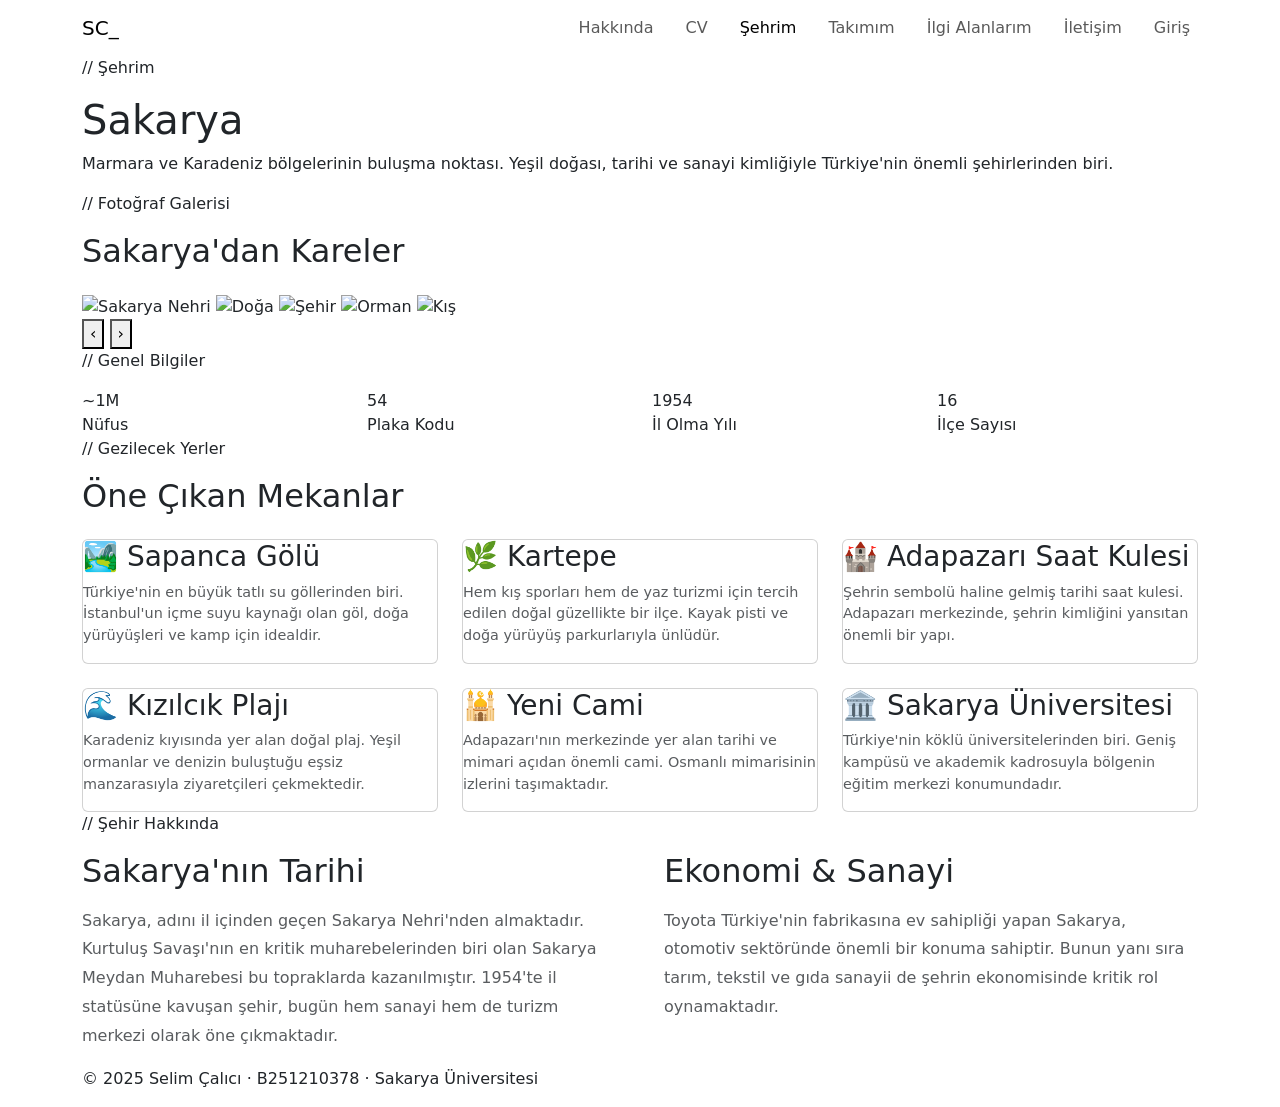
==== sehrim.html @ 625f71e4 "Add files via upload şehir fotoları öylesine seçildi değiştirilmeli" ====
<!DOCTYPE html>
<html lang="tr">
<head>
<meta charset="UTF-8">
<meta name="viewport" content="width=device-width, initial-scale=1.0">
<title>Selim Çalıcı — Şehrim: Sakarya</title>
<link href="https://cdn.jsdelivr.net/npm/bootstrap@5.3.0/dist/css/bootstrap.min.css" rel="stylesheet">
<link rel="stylesheet" href="css/style.css">
</head>
<body>

<nav class="navbar navbar-expand-lg">
<div class="container">
<a class="navbar-brand" href="index.html">SC_</a>
<button class="navbar-toggler" type="button" data-bs-toggle="collapse" data-bs-target="#nav">
<span class="navbar-toggler-icon"></span>
</button>
<div class="collapse navbar-collapse" id="nav">
<ul class="navbar-nav ms-auto gap-3">
<li class="nav-item"><a class="nav-link" href="index.html">Hakkında</a></li>
<li class="nav-item"><a class="nav-link" href="cv.html">CV</a></li>
<li class="nav-item"><a class="nav-link active" href="sehrim.html">Şehrim</a></li>
<li class="nav-item"><a class="nav-link" href="takim.html">Takımım</a></li>
<li class="nav-item"><a class="nav-link" href="ilgi.html">İlgi Alanlarım</a></li>
<li class="nav-item"><a class="nav-link" href="iletisim.html">İletişim</a></li>
<li class="nav-item"><a class="nav-link" href="login.html">Giriş</a></li>
</ul>
</div>
</div>
</nav>

<main>
<section class="hero">
<div class="container">
<p class="hero-tag">// Şehrim</p>
<h1>Sakarya</h1>
<p>Marmara ve Karadeniz bölgelerinin buluşma noktası. Yeşil doğası, tarihi ve sanayi kimliğiyle Türkiye'nin önemli şehirlerinden biri.</p>
</div>
</section>

<section>
<div class="container">
<p class="section-label">// Fotoğraf Galerisi</p>
<h2 class="mb-4">Sakarya'dan Kareler</h2>
<div class="slider-wrap" id="slider">
<img src="https://images.unsplash.com/photo-1527838832700-5059252407fa?w=1200&h=420&fit=crop" alt="Sakarya Nehri" class="active">
<img src="https://images.unsplash.com/photo-1506905925346-21bda4d32df4?w=1200&h=420&fit=crop" alt="Doğa">
<img src="https://images.unsplash.com/photo-1477959858617-67f85cf4f1df?w=1200&h=420&fit=crop" alt="Şehir">
<img src="https://images.unsplash.com/photo-1441974231531-c6227db76b6e?w=1200&h=420&fit=crop" alt="Orman">
<img src="https://images.unsplash.com/photo-1467803738586-46b7eb7b16a1?w=1200&h=420&fit=crop" alt="Kış">
<div class="slider-controls">
<button class="slider-btn" onclick="slide(-1)">‹</button>
<button class="slider-btn" onclick="slide(1)">›</button>
</div>
</div>
<div class="slider-dots" id="dots"></div>
</div>
</section>

<section>
<div class="container">
<p class="section-label">// Genel Bilgiler</p>
<div class="row g-4">
<div class="col-md-3 col-6"><div class="stat-box"><div class="stat-num">~1M</div><div class="stat-label">Nüfus</div></div></div>
<div class="col-md-3 col-6"><div class="stat-box"><div class="stat-num">54</div><div class="stat-label">Plaka Kodu</div></div></div>
<div class="col-md-3 col-6"><div class="stat-box"><div class="stat-num">1954</div><div class="stat-label">İl Olma Yılı</div></div></div>
<div class="col-md-3 col-6"><div class="stat-box"><div class="stat-num">16</div><div class="stat-label">İlçe Sayısı</div></div></div>
</div>
</div>
</section>

<section>
<div class="container">
<p class="section-label">// Gezilecek Yerler</p>
<h2 class="mb-4">Öne Çıkan Mekanlar</h2>
<div class="row g-4">
<div class="col-md-4">
<div class="card h-100">
<h3 class="mb-2">🏞 Sapanca Gölü</h3>
<p class="text-muted" style="font-size:0.9rem;">Türkiye'nin en büyük tatlı su göllerinden biri. İstanbul'un içme suyu kaynağı olan göl, doğa yürüyüşleri ve kamp için idealdir.</p>
</div>
</div>
<div class="col-md-4">
<div class="card h-100">
<h3 class="mb-2">🌿 Kartepe</h3>
<p class="text-muted" style="font-size:0.9rem;">Hem kış sporları hem de yaz turizmi için tercih edilen doğal güzellikte bir ilçe. Kayak pisti ve doğa yürüyüş parkurlarıyla ünlüdür.</p>
</div>
</div>
<div class="col-md-4">
<div class="card h-100">
<h3 class="mb-2">🏰 Adapazarı Saat Kulesi</h3>
<p class="text-muted" style="font-size:0.9rem;">Şehrin sembolü haline gelmiş tarihi saat kulesi. Adapazarı merkezinde, şehrin kimliğini yansıtan önemli bir yapı.</p>
</div>
</div>
<div class="col-md-4">
<div class="card h-100">
<h3 class="mb-2">🌊 Kızılcık Plajı</h3>
<p class="text-muted" style="font-size:0.9rem;">Karadeniz kıyısında yer alan doğal plaj. Yeşil ormanlar ve denizin buluştuğu eşsiz manzarasıyla ziyaretçileri çekmektedir.</p>
</div>
</div>
<div class="col-md-4">
<div class="card h-100">
<h3 class="mb-2">🕌 Yeni Cami</h3>
<p class="text-muted" style="font-size:0.9rem;">Adapazarı'nın merkezinde yer alan tarihi ve mimari açıdan önemli cami. Osmanlı mimarisinin izlerini taşımaktadır.</p>
</div>
</div>
<div class="col-md-4">
<div class="card h-100">
<h3 class="mb-2">🏛 Sakarya Üniversitesi</h3>
<p class="text-muted" style="font-size:0.9rem;">Türkiye'nin köklü üniversitelerinden biri. Geniş kampüsü ve akademik kadrosuyla bölgenin eğitim merkezi konumundadır.</p>
</div>
</div>
</div>
</div>
</section>

<section>
<div class="container">
<p class="section-label">// Şehir Hakkında</p>
<div class="row g-5">
<div class="col-md-6">
<h2>Sakarya'nın Tarihi</h2>
<p class="text-muted mt-3" style="line-height:1.8;">
Sakarya, adını il içinden geçen Sakarya Nehri'nden almaktadır. Kurtuluş Savaşı'nın en kritik muharebelerinden biri olan 
Sakarya Meydan Muharebesi bu topraklarda kazanılmıştır. 1954'te il statüsüne kavuşan şehir, 
bugün hem sanayi hem de turizm merkezi olarak öne çıkmaktadır.
</p>
</div>
<div class="col-md-6">
<h2>Ekonomi & Sanayi</h2>
<p class="text-muted mt-3" style="line-height:1.8;">
Toyota Türkiye'nin fabrikasına ev sahipliği yapan Sakarya, otomotiv sektöründe önemli bir konuma sahiptir. 
Bunun yanı sıra tarım, tekstil ve gıda sanayii de şehrin ekonomisinde kritik rol oynamaktadır.
</p>
</div>
</div>
</div>
</section>
</main>

<footer>
<div class="container">
<p>© 2025 Selim Çalıcı · B251210378 · Sakarya Üniversitesi</p>
</div>
</footer>

<script src="https://cdn.jsdelivr.net/npm/bootstrap@5.3.0/dist/js/bootstrap.bundle.min.js"></script>
<script>
const images = document.querySelectorAll('#slider img');
const dotsContainer = document.getElementById('dots');
let current = 0;

images.forEach((_, i) => {
const dot = document.createElement('div');
dot.className = 'dot' + (i === 0 ? ' active' : '');
dot.onclick = () => goTo(i);
dotsContainer.appendChild(dot);
});

function goTo(n) {
images[current].classList.remove('active');
dotsContainer.children[current].classList.remove('active');
current = (n + images.length) % images.length;
images[current].classList.add('active');
dotsContainer.children[current].classList.add('active');
}

function slide(dir) { goTo(current + dir); }

setInterval(() => slide(1), 4000);
</script>
</body>
</html>
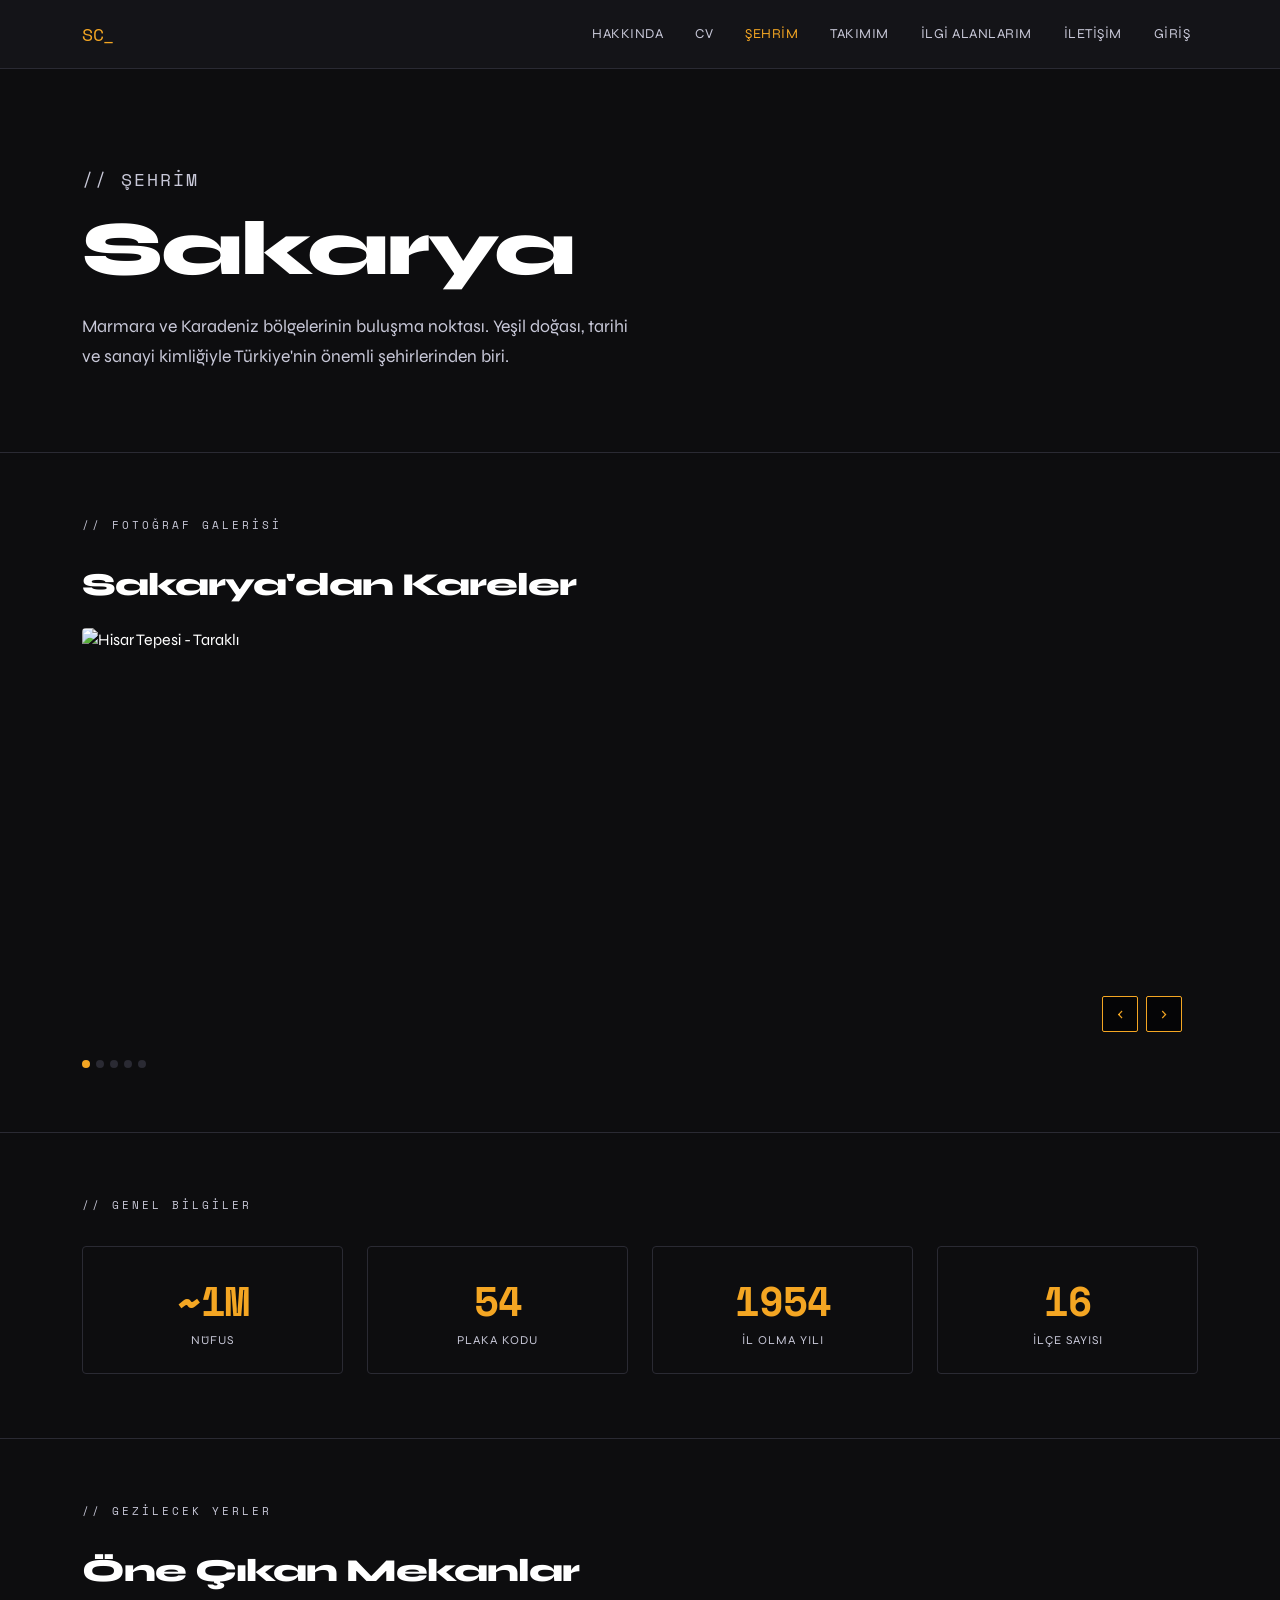
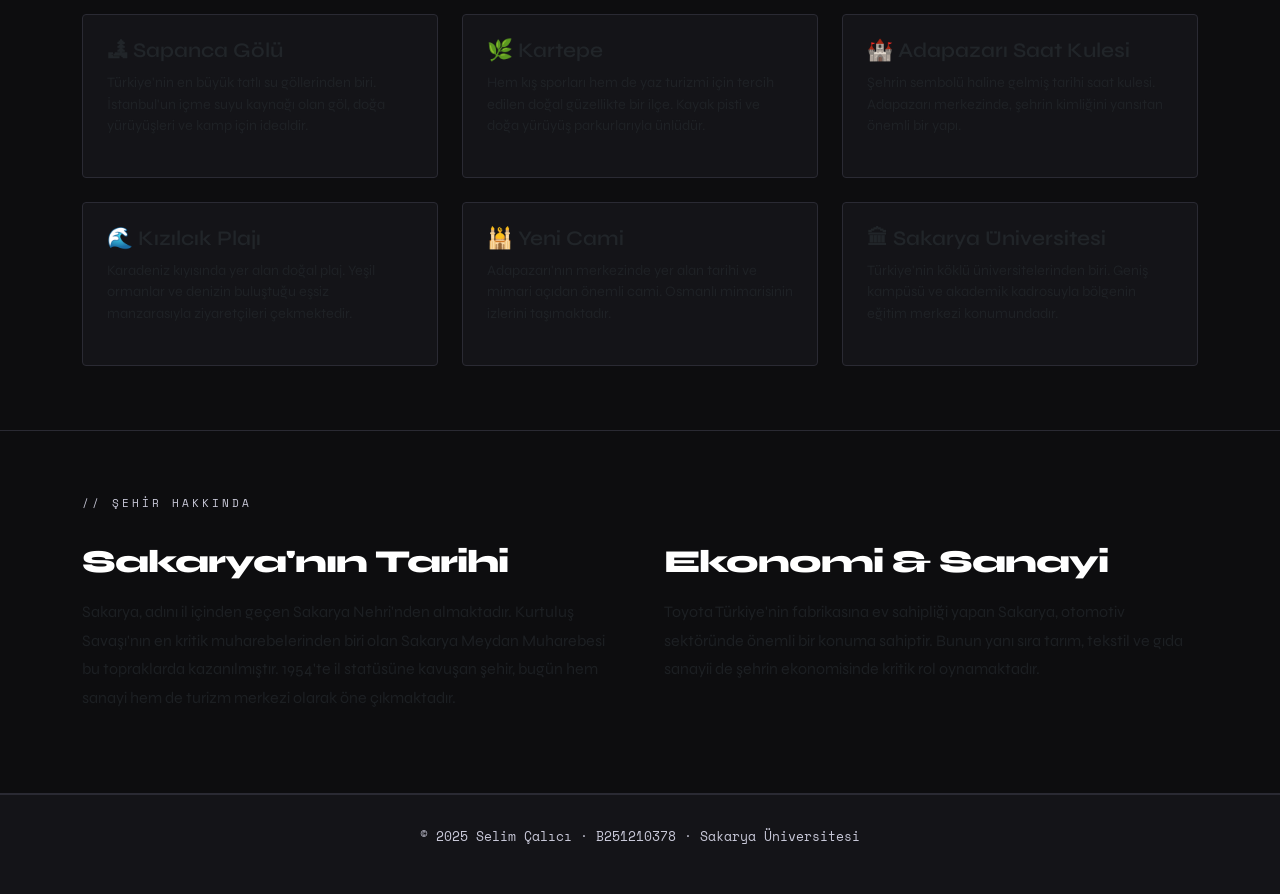
==== commit 61567737: "düzeltmeler" ====
--- a/sehrim.html
+++ b/sehrim.html
@@ -43,11 +43,11 @@
 <p class="section-label">// Fotoğraf Galerisi</p>
 <h2 class="mb-4">Sakarya'dan Kareler</h2>
 <div class="slider-wrap" id="slider">
-<img src="https://images.unsplash.com/photo-1527838832700-5059252407fa?w=1200&h=420&fit=crop" alt="Sakarya Nehri" class="active">
-<img src="https://images.unsplash.com/photo-1506905925346-21bda4d32df4?w=1200&h=420&fit=crop" alt="Doğa">
-<img src="https://images.unsplash.com/photo-1477959858617-67f85cf4f1df?w=1200&h=420&fit=crop" alt="Şehir">
-<img src="https://images.unsplash.com/photo-1441974231531-c6227db76b6e?w=1200&h=420&fit=crop" alt="Orman">
-<img src="https://images.unsplash.com/photo-1467803738586-46b7eb7b16a1?w=1200&h=420&fit=crop" alt="Kış">
+<img src="img/sakarya1.jpg" alt="Hisar Tepesi - Taraklı" class="active">
+<img src="img/sakarya2.jpg" alt="Maden Deresi Şelalesi - Kocaali">
+<img src="img/sakarya3.jpg" alt="Justinyen Köprüsü">
+<img src="img/sakarya4.jpg" alt="Sakarya Kent Parkı">
+<img src="img/sakarya5.jpg" alt="Hanımeli Konağı">
 <div class="slider-controls">
 <button class="slider-btn" onclick="slide(-1)">‹</button>
 <button class="slider-btn" onclick="slide(1)">›</button>
--- a/css/style.css
+++ b/css/style.css
@@ -0,0 +1,268 @@
+@import url('https://fonts.googleapis.com/css2?family=Space+Mono:wght@400;700&family=Syne:wght@400;600;800&display=swap');
+
+:root {
+--bg: #0d0d0f;
+--bg2: #141418;
+--bg3: #1c1c22;
+--border: #2a2a33;
+--text: #ffffff;
+--muted: #c8c8d8;
+--accent: #f4a623;
+--accent2: #e8380d;
+--white: #ffffff;
+}
+
+* { margin: 0; padding: 0; box-sizing: border-box; }
+
+body {
+background: var(--bg);
+color: var(--text);
+font-family: 'Syne', sans-serif;
+min-height: 100vh;
+}
+
+code, .mono { font-family: 'Space Mono', monospace; }
+
+/* NAV */
+.navbar {
+background: var(--bg2) !important;
+border-bottom: 1px solid var(--border);
+padding: 1rem 0;
+}
+.navbar-brand {
+font-family: 'Space Mono', monospace;
+color: var(--accent) !important;
+font-size: 1.1rem;
+letter-spacing: -0.5px;
+}
+.nav-link {
+color: var(--muted) !important;
+font-size: 0.85rem;
+letter-spacing: 0.5px;
+text-transform: uppercase;
+transition: color 0.2s;
+}
+.nav-link:hover, .nav-link.active {
+color: var(--accent) !important;
+}
+.navbar-toggler { border-color: var(--border); }
+.navbar-toggler-icon { filter: invert(1); }
+
+/* HERO */
+.hero {
+padding: 6rem 0 4rem;
+border-bottom: 1px solid var(--border);
+}
+.hero-tag {
+font-family: 'Space Mono', monospace;
+font-size: 0.75rem;
+color: var(--accent);
+letter-spacing: 2px;
+text-transform: uppercase;
+margin-bottom: 1rem;
+}
+.hero h1 {
+font-size: clamp(2.5rem, 6vw, 5rem);
+font-weight: 800;
+line-height: 1;
+letter-spacing: -2px;
+margin-bottom: 1.5rem;
+}
+.hero h1 span { color: var(--accent); }
+.hero p { color: var(--muted); font-size: 1.1rem; max-width: 560px; line-height: 1.7; }
+
+/* SECTIONS */
+section { padding: 4rem 0; border-bottom: 1px solid var(--border); }
+.section-label {
+font-family: 'Space Mono', monospace;
+font-size: 0.7rem;
+color: var(--accent);
+letter-spacing: 3px;
+text-transform: uppercase;
+margin-bottom: 2rem;
+}
+h2 { font-size: 2rem; font-weight: 800; letter-spacing: -1px; margin-bottom: 1rem; }
+h3 { font-size: 1.3rem; font-weight: 600; }
+
+/* CARDS */
+.card {
+background: var(--bg2);
+border: 1px solid var(--border);
+border-radius: 4px;
+padding: 1.5rem;
+transition: border-color 0.2s;
+}
+.card:hover { border-color: var(--accent); }
+.card-img-top { border-radius: 2px; height: 200px; object-fit: cover; }
+
+/* BUTTONS */
+.btn-accent {
+background: var(--accent);
+color: #000;
+border: none;
+font-family: 'Space Mono', monospace;
+font-size: 0.8rem;
+padding: 0.6rem 1.4rem;
+border-radius: 2px;
+font-weight: 700;
+letter-spacing: 0.5px;
+transition: opacity 0.2s;
+}
+.btn-accent:hover { opacity: 0.85; color: #000; }
+.btn-outline-acc {
+background: transparent;
+color: var(--accent);
+border: 1px solid var(--accent);
+font-family: 'Space Mono', monospace;
+font-size: 0.8rem;
+padding: 0.6rem 1.4rem;
+border-radius: 2px;
+font-weight: 700;
+transition: all 0.2s;
+}
+.btn-outline-acc:hover { background: var(--accent); color: #000; }
+
+/* SLIDER */
+.slider-wrap { position: relative; overflow: hidden; border-radius: 4px; }
+.slider-wrap img { width: 100%; height: 420px; object-fit: cover; display: none; }
+.slider-wrap img.active { display: block; }
+.slider-controls { position: absolute; bottom: 1rem; right: 1rem; display: flex; gap: 0.5rem; }
+.slider-btn {
+background: rgba(0,0,0,0.6);
+border: 1px solid var(--accent);
+color: var(--accent);
+width: 36px; height: 36px;
+border-radius: 2px;
+cursor: pointer;
+font-size: 1rem;
+display: flex; align-items: center; justify-content: center;
+transition: background 0.2s;
+}
+.slider-btn:hover { background: var(--accent); color: #000; }
+.slider-dots { display: flex; gap: 6px; margin-top: 0.75rem; }
+.dot { width: 8px; height: 8px; background: var(--border); border-radius: 50%; cursor: pointer; transition: background 0.2s; }
+.dot.active { background: var(--accent); }
+
+/* FORM */
+.form-control, .form-select {
+background: var(--bg3);
+border: 1px solid var(--border);
+color: var(--text);
+border-radius: 2px;
+padding: 0.65rem 1rem;
+}
+.form-control:focus, .form-select:focus {
+background: var(--bg3);
+border-color: var(--accent);
+color: var(--text);
+box-shadow: 0 0 0 3px rgba(244,166,35,0.15);
+}
+.form-label { font-size: 0.8rem; color: var(--muted); letter-spacing: 0.5px; text-transform: uppercase; margin-bottom: 0.4rem; }
+.form-check-input:checked { background-color: var(--accent); border-color: var(--accent); }
+.invalid-feedback { font-size: 0.75rem; }
+.input-error { border-color: var(--accent2) !important; }
+
+/* SEMANTIC CV */
+.cv-header { padding: 2rem; background: var(--bg2); border: 1px solid var(--border); border-radius: 4px; margin-bottom: 1.5rem; }
+.cv-section { margin-bottom: 1.5rem; }
+.cv-section article {
+padding: 1.25rem;
+background: var(--bg2);
+border-left: 3px solid var(--accent);
+border-radius: 0 4px 4px 0;
+margin-bottom: 1rem;
+}
+.cv-date { font-family: 'Space Mono', monospace; font-size: 0.75rem; color: var(--accent); }
+
+/* BADGE */
+.badge-acc {
+display: inline-block;
+background: rgba(244,166,35,0.15);
+color: var(--accent);
+border: 1px solid rgba(244,166,35,0.3);
+font-family: 'Space Mono', monospace;
+font-size: 0.7rem;
+padding: 0.2rem 0.6rem;
+border-radius: 2px;
+margin: 0.2rem;
+}
+
+/* BOOK GRID */
+.book-card {
+background: var(--bg2);
+border: 1px solid var(--border);
+border-radius: 4px;
+padding: 1.25rem;
+height: 100%;
+transition: border-color 0.2s, transform 0.2s;
+}
+.book-card:hover { border-color: var(--accent); transform: translateY(-2px); }
+.book-cover {
+width: 80px; height: 110px;
+object-fit: cover;
+border-radius: 2px;
+margin-bottom: 0.75rem;
+background: var(--bg3);
+}
+.book-title { font-weight: 600; font-size: 0.95rem; margin-bottom: 0.25rem; }
+.book-author { font-size: 0.8rem; color: var(--muted); }
+
+/* LOGIN */
+.login-wrap {
+min-height: 100vh;
+display: flex;
+align-items: center;
+justify-content: center;
+}
+.login-box {
+background: var(--bg2);
+border: 1px solid var(--border);
+border-radius: 4px;
+padding: 2.5rem;
+width: 100%;
+max-width: 420px;
+}
+.login-logo {
+font-family: 'Space Mono', monospace;
+font-size: 1.5rem;
+color: var(--accent);
+margin-bottom: 2rem;
+text-align: center;
+}
+
+/* TABLE */
+table { color: var(--text) !important; }
+thead { background: var(--bg3); }
+td, th { border-color: var(--border) !important; padding: 0.75rem 1rem !important; }
+
+/* ALERTS */
+.alert-acc { background: rgba(244,166,35,0.1); border: 1px solid var(--accent); color: var(--accent); border-radius: 4px; padding: 1rem; margin-bottom: 1rem; }
+.alert-err { background: rgba(232,56,13,0.1); border: 1px solid var(--accent2); color: var(--accent2); border-radius: 4px; padding: 1rem; margin-bottom: 1rem; }
+
+/* FOOTER */
+footer {
+background: var(--bg2);
+border-top: 1px solid var(--border);
+padding: 2rem 0;
+text-align: center;
+color: var(--muted);
+font-size: 0.8rem;
+font-family: 'Space Mono', monospace;
+}
+
+/* STAT BOX */
+.stat-box {
+border: 1px solid var(--border);
+padding: 1.5rem;
+border-radius: 4px;
+text-align: center;
+}
+.stat-num { font-size: 2.5rem; font-weight: 800; color: var(--accent); font-family: 'Space Mono', monospace; }
+.stat-label { font-size: 0.75rem; color: var(--muted); text-transform: uppercase; letter-spacing: 1px; }
+
+@media (max-width: 768px) {
+.hero { padding: 3rem 0 2rem; }
+.hero h1 { font-size: 2.5rem; }
+.slider-wrap img { height: 240px; }
+}
+p { color: #c8c8d8 !important; }
